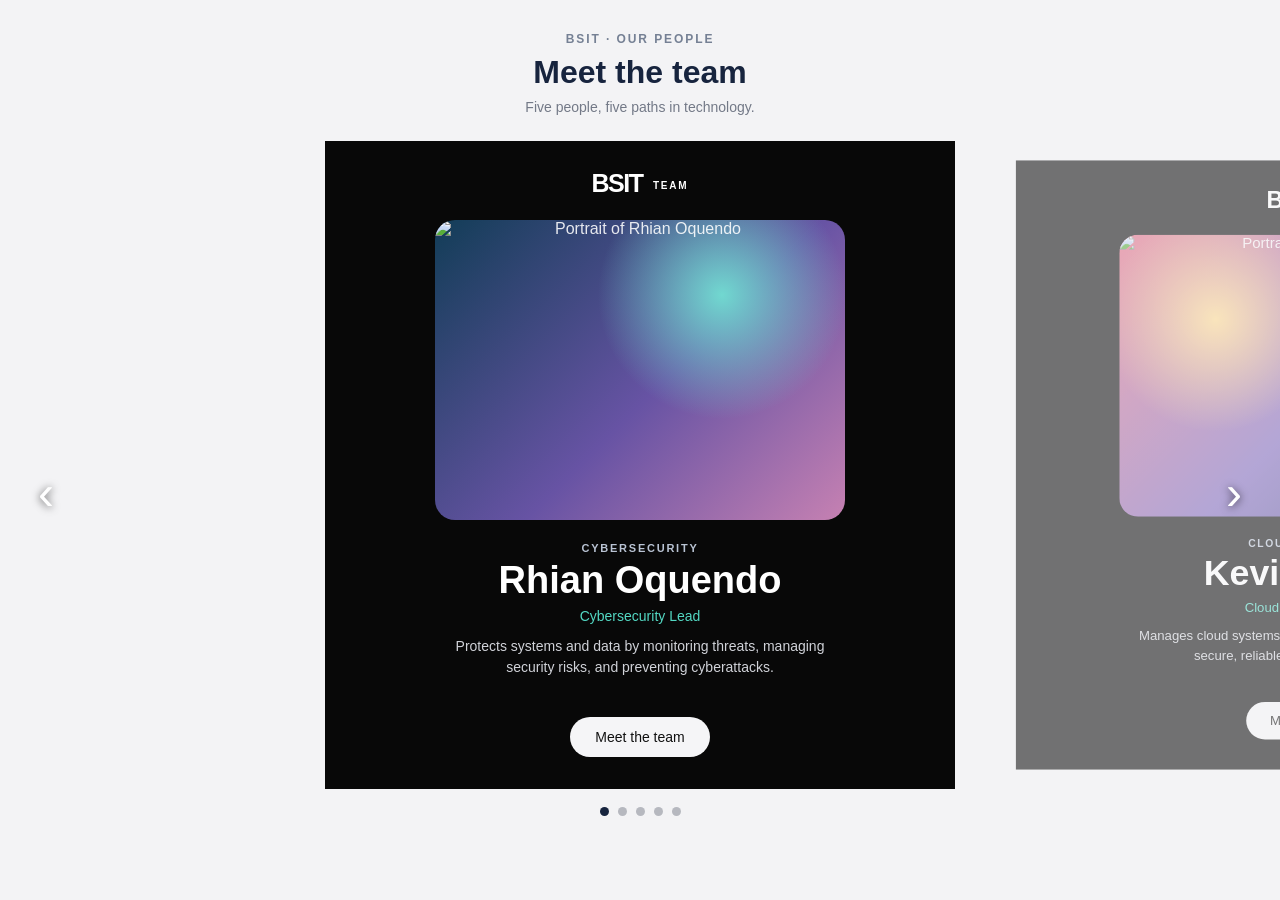
==== index.html @ d3838918 "Carousel" ====
<!doctype html>
<html lang="en">
  <head>
    <meta charset="utf-8">
    <meta name="viewport" content="width=device-width, initial-scale=1">
    <title>Meet the Team | BSIT</title>
    <link rel="stylesheet" href="style.css">
  </head>
  <body>
    <main class="team-page">
      <div class="team-heading">
        <p class="eyebrow">BSIT · OUR PEOPLE</p>
        <h1>Meet the team</h1>
        <p>Five people, five paths in technology.</p>
      </div>

      <section class="team-carousel" aria-label="Meet the team">
        <div class="carousel-window">
          <div class="carousel-track">
            <article class="team-card">
              <div class="card-brand">BSIT <span>TEAM</span></div>
              <div class="member-art art-security">
                <img src="assets/member1.png" alt="Portrait of Rhian Oquendo">
              </div>
              <p class="card-kicker">CYBERSECURITY</p>
              <h2>Rhian Oquendo</h2>
              <p class="member-role">Cybersecurity Lead</p>
              <p class="member-description">Protects systems and data by monitoring threats, managing security risks, and preventing cyberattacks.</p>
              <a class="card-button" href="#branches">Meet the team</a>
            </article>

            <article class="team-card">
              <div class="card-brand">BSIT <span>TEAM</span></div>
              <div class="member-art art-web">
                <img src="assets/member2.png" alt="Portrait of Kevin Sastre">
              </div>
              <p class="card-kicker">CLOUD COMPUTING</p>
              <h2>Kevin Sastre</h2>
              <p class="member-role">Cloud Computing Lead</p>
              <p class="member-description">Manages cloud systems, services, and resources to ensure secure, reliable, and efficient operations.</p>
              <a class="card-button" href="#branches">Meet the team</a>
            </article>

            <article class="team-card">
              <div class="card-brand">BSIT <span>TEAM</span></div>
              <div class="member-art art-data">
               <img src="assets/member3.png" alt="Portrait of Earl Christian Cuesta">
              </div>
              <p class="card-kicker">SOFTWARE DEVELOPMENT</p>
              <h2>Earl Christian Cuesta</h2>
              <p class="member-role">Software Development Lead</p>
              <p class="member-description">Leads the team in building, testing, and improving software applications to meet user and project requirements.</p>
              <a class="card-button" href="#branches">Meet the team</a>
            </article>

            <article class="team-card">
              <div class="card-brand">BSIT <span>TEAM</span></div>
              <div class="member-art art-network">
              <img src="assets/member4.png" alt="Portrait of Earl Christian Cuesta">
              </div>
              <p class="card-kicker">DATA SCIENCE AND AI</p>
              <h2>Gabriel Remon</h2>
              <p class="member-role">Data Science and AI Lead</p>
              <p class="member-description">Leads the team in analyzing data, building AI models, and using insights to solve problems and support better decisions.</p>
              <a class="card-button" href="#branches">Meet the team</a>
            </article>

            <article class="team-card">
              <div class="card-brand">BSIT <span>TEAM</span></div>
              <div class="member-art art-support">
              <img src="assets/member5.png" alt="Portrait of Lanz Andrew Fernandez">
              </div>
              <p class="card-kicker">NETWORK INFRASTRUCTURE</p>
              <h2>Lanz Andrew Fernandez</h2>
              <p class="member-role">Network Infrastructure Lead</p>
              <p class="member-description">Manages network systems, servers, and connectivity to ensure reliable, secure, and efficient communication.</p>
              <a class="card-button" href="#branches">Meet the team</a>
            </article>
          </div>
        </div>

        <button class="carousel-arrow previous" type="button" aria-label="Previous team member">&#8249;</button>
        <button class="carousel-arrow next" type="button" aria-label="Next team member">&#8250;</button>

        <div class="carousel-dots" aria-label="Choose a team member">
          <button class="dot active" type="button" aria-label="Show member 1" aria-current="true"></button>
          <button class="dot" type="button" aria-label="Show member 2"></button>
          <button class="dot" type="button" aria-label="Show member 3"></button>
          <button class="dot" type="button" aria-label="Show member 4"></button>
          <button class="dot" type="button" aria-label="Show member 5"></button>
        </div>
      </section>
    </main>

    <script>
      const track = document.querySelector(".carousel-track");
      const cards = [...document.querySelectorAll(".team-card")];
      const dots = [...document.querySelectorAll(".dot")];
      let activeIndex = 0;

      function showMember(index) {
        activeIndex = (index + cards.length) % cards.length;

        cards.forEach((card, cardIndex) => {
          card.classList.toggle("active", cardIndex === activeIndex);
        });

        dots.forEach((dot, dotIndex) => {
          const isActive = dotIndex === activeIndex;
          dot.classList.toggle("active", isActive);
          if (isActive) dot.setAttribute("aria-current", "true");
          else dot.removeAttribute("aria-current");
        });

        const cardWidth = cards[0].getBoundingClientRect().width;
        const gap = parseFloat(getComputedStyle(track).columnGap);
        const offset = activeIndex * (cardWidth + gap) + cardWidth / 2;
        track.style.transform = `translateX(calc(50vw - ${offset}px))`;
      }

      document.querySelector(".previous").addEventListener("click", () => showMember(activeIndex - 1));
      document.querySelector(".next").addEventListener("click", () => showMember(activeIndex + 1));
      dots.forEach((dot, index) => dot.addEventListener("click", () => showMember(index)));
      window.addEventListener("resize", () => showMember(activeIndex));

      showMember(0);
      setInterval(() => showMember(activeIndex + 1), 5000);
    </script>
  </body>
</html>
---- style.css ----
* {
  box-sizing: border-box;
}

body {
  min-width: 320px;
  min-height: 100vh;
  margin: 0;
  background: #f3f3f5;
  color: #fff;
  font-family: Arial, Helvetica, sans-serif;
}

.team-page {
  min-height: 100vh;
  padding: 32px 0 40px;
  overflow: hidden;
}

.team-heading {
  margin-bottom: 26px;
  color: #17243e;
  text-align: center;
}

.team-heading .eyebrow {
  margin: 0 0 8px;
  color: #758094;
  font-size: 12px;
  font-weight: bold;
  letter-spacing: 0.16em;
}

.team-heading h1 {
  margin: 0;
  font-size: 32px;
}

.team-heading > p:last-child {
  margin: 8px 0 0;
  color: #737987;
  font-size: 14px;
}

.team-carousel {
  position: relative;
}

.carousel-window {
  width: 100%;
  overflow: hidden;
}

.carousel-track {
  display: flex;
  width: max-content;
  gap: 42px;
  transition: transform 600ms ease;
}

.team-card {
  display: flex;
  width: min(52vw, 630px);
  min-width: 350px;
  height: min(72vh, 690px);
  min-height: 540px;
  flex-direction: column;
  align-items: center;
  padding: 28px 44px 32px;
  background: #080808;
  text-align: center;
  opacity: 0.55;
  transform: scale(0.94);
  transition: opacity 600ms ease, transform 600ms ease;
}

.team-card.active {
  opacity: 1;
  transform: scale(1);
}

.card-brand {
  margin-bottom: 22px;
  font-size: 25px;
  font-weight: bold;
  letter-spacing: -0.06em;
}

.card-brand span {
  margin-left: 5px;
  font-size: 10px;
  letter-spacing: 0.18em;
  vertical-align: middle;
}

.member-art {
  display: grid;
  width: min(100%, 410px);
  height: 34vh;
  min-height: 210px;
  max-height: 300px;
  flex: 0 0 auto;
  place-items: center;
  overflow: hidden;
  border-radius: 20px;
  color: rgba(255, 255, 255, 0.88);
}

.member-art span {
  font-size: clamp(74px, 12vw, 150px);
  font-weight: 700;
  letter-spacing: -0.08em;
  text-shadow: 0 8px 30px rgba(0, 0, 0, 0.18);
}

.member-art img {
  width: 100%;
  height: 100%;
  object-fit: contain;
  object-position: center;
}

.art-security {
  background: radial-gradient(circle at 70% 25%, #71d8d0, transparent 34%), linear-gradient(135deg, #123d57, #6753a4 55%, #c681b2);
}

.art-web {
  background: radial-gradient(circle at 25% 30%, #ffd98e, transparent 32%), linear-gradient(135deg, #e56c83, #8068bd 55%, #343c79);
}

.art-data {
  background: radial-gradient(circle at 70% 35%, #a7e5be, transparent 30%), linear-gradient(135deg, #235c58, #287b92 52%, #4e4c8c);
}

.art-network {
  background: radial-gradient(circle at 35% 25%, #ffdc91, transparent 30%), linear-gradient(135deg, #a4574e, #b57876 50%, #35496b);
}

.art-support {
  background: radial-gradient(circle at 72% 28%, #c6c6ff, transparent 32%), linear-gradient(135deg, #3b5c91, #5969a9 55%, #a56791);
}

.card-kicker {
  margin: 22px 0 5px;
  color: #b9c3d3;
  font-size: 11px;
  font-weight: bold;
  letter-spacing: 0.16em;
}

.team-card h2 {
  margin: 0;
  font-size: clamp(25px, 3vw, 38px);
}

.member-role {
  margin: 6px 0 0;
  color: #53d8c3;
  font-size: 14px;
}

.member-description {
  max-width: 390px;
  margin: 12px 0 18px;
  color: #d0d2d8;
  font-size: 14px;
  line-height: 1.5;
}

.card-button {
  display: inline-block;
  margin-top: auto;
  padding: 12px 25px;
  border-radius: 30px;
  background: #f5f5f7;
  color: #111;
  font-size: 14px;
  text-decoration: none;
  transition: background 180ms ease;
}

.card-button:hover {
  background: #d8fff7;
}

.carousel-arrow {
  position: absolute;
  z-index: 2;
  top: 48%;
  width: 48px;
  height: 56px;
  border: 0;
  background: transparent;
  color: #fff;
  cursor: pointer;
  font-size: 48px;
  font-weight: 300;
  line-height: 1;
  text-shadow: 0 1px 8px rgba(0, 0, 0, 0.7);
}

.carousel-arrow.previous {
  left: 22px;
}

.carousel-arrow.next {
  right: 22px;
}

.carousel-dots {
  display: flex;
  justify-content: center;
  gap: 9px;
  margin-top: 18px;
}

.dot {
  width: 9px;
  height: 9px;
  padding: 0;
  border: 0;
  border-radius: 50%;
  background: #b6b8bf;
  cursor: pointer;
}

.dot.active {
  background: #17243e;
}

button:focus-visible,
a:focus-visible {
  outline: 3px solid #51d9c5;
  outline-offset: 4px;
}

@media (max-width: 700px) {
  .team-page {
    padding-top: 28px;
  }

  .team-heading {
    margin-bottom: 22px;
  }

  .team-heading h1 {
    font-size: 28px;
  }

  .carousel-track {
    gap: 20px;
  }

  .team-card {
    width: 78vw;
    min-width: 0;
    height: 620px;
    min-height: 0;
    padding: 24px 24px 28px;
  }

  .member-art {
    height: 250px;
  }

  .carousel-arrow.previous {
    left: 4px;
  }

  .carousel-arrow.next {
    right: 4px;
  }
}

@media (max-width: 420px) {
  .team-card {
    width: 84vw;
    height: 590px;
    padding-right: 18px;
    padding-left: 18px;
  }

  .member-art {
    min-height: 190px;
    height: 220px;
  }

  .carousel-arrow {
    width: 36px;
  }
}

@media (prefers-reduced-motion: reduce) {
  *,
  *::before,
  *::after {
    scroll-behavior: auto !important;
    transition-duration: 0.01ms !important;
  }
}
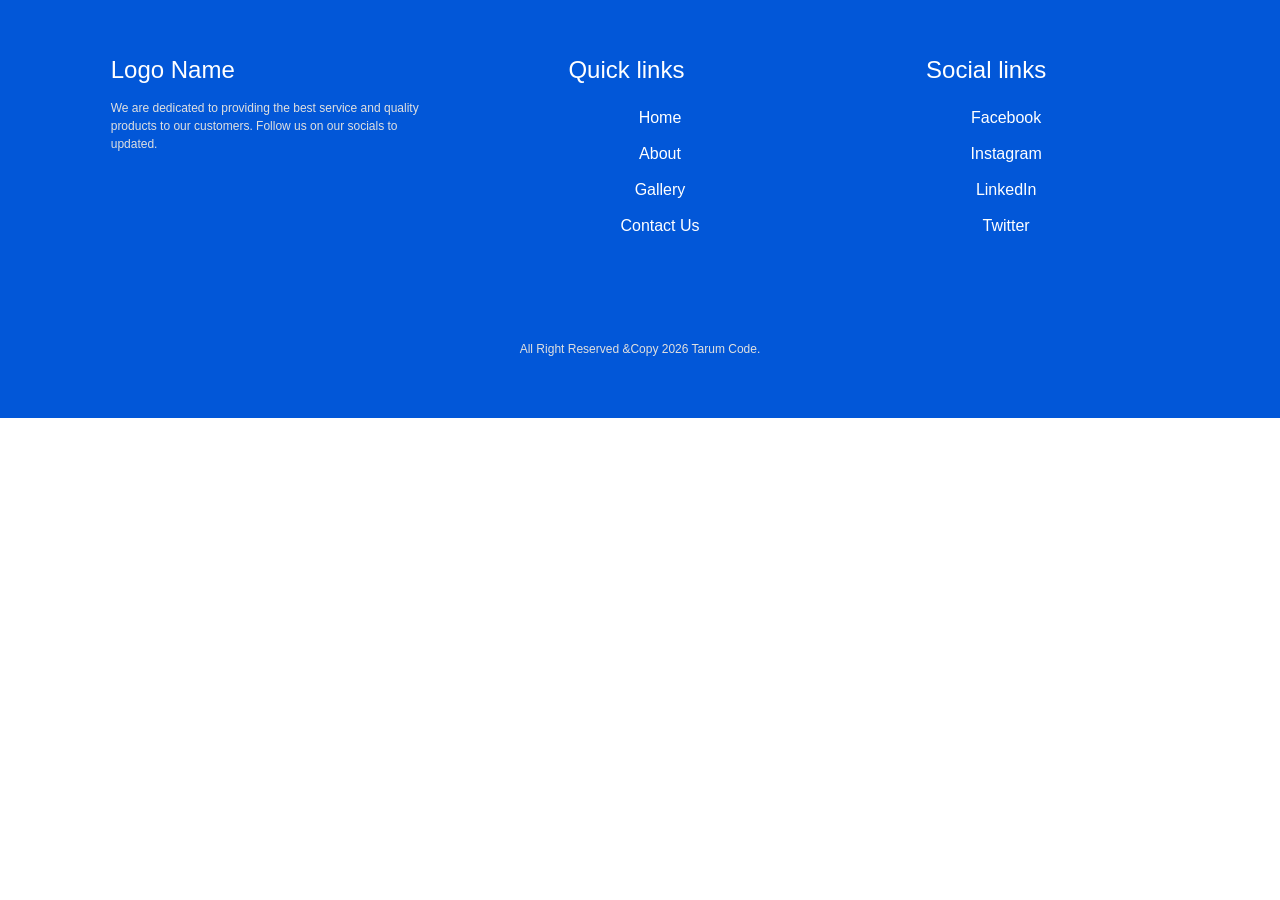
==== commit ba40e91a: "Add files via upload" ====
--- a/index.html
+++ b/index.html
@@ -1,130 +1,48 @@
-<!doctype html>
+<!DOCTYPE html>
 <html lang="en">
-  <head>
-    <meta charset="utf-8">
-    <meta name="viewport" content="width=device-width, initial-scale=1">
-    <title>Meet the Team | BSIT</title>
-    <link rel="stylesheet" href="style.css">
-  </head>
-  <body>
-    <main class="team-page">
-      <div class="team-heading">
-        <p class="eyebrow">BSIT · OUR PEOPLE</p>
-        <h1>Meet the team</h1>
-        <p>Five people, five paths in technology.</p>
-      </div>
+<head>
+    <meta charset="UFT-8">
+    <meta name="viewport" content="width=device-width,
+    initial-scale=1.0">
+    <link rel="stylesheet" href="./footer.css">
+    <title>Footer</title>
+</head> 
 
-      <section class="team-carousel" aria-label="Meet the team">
-        <div class="carousel-window">
-          <div class="carousel-track">
-            <article class="team-card">
-              <div class="card-brand">BSIT <span>TEAM</span></div>
-              <div class="member-art art-security">
-                <img src="assets/member1.png" alt="Portrait of Rhian Oquendo">
-              </div>
-              <p class="card-kicker">CYBERSECURITY</p>
-              <h2>Rhian Oquendo</h2>
-              <p class="member-role">Cybersecurity Lead</p>
-              <p class="member-description">Protects systems and data by monitoring threats, managing security risks, and preventing cyberattacks.</p>
-              <a class="card-button" href="#branches">Meet the team</a>
-            </article>
+<body>
+    <footer>
+        <div class="container"> 
+            <div class="box">
+                <h1>Logo Name</h1>
+                <div class="about">
+                    <p>We are dedicated to providing the best service and quality products to our customers.
+                    Follow us  on our socials to updated.</p>   
+                </div>
 
-            <article class="team-card">
-              <div class="card-brand">BSIT <span>TEAM</span></div>
-              <div class="member-art art-web">
-                <img src="assets/member2.png" alt="Portrait of Kevin Sastre">
-              </div>
-              <p class="card-kicker">CLOUD COMPUTING</p>
-              <h2>Kevin Sastre</h2>
-              <p class="member-role">Cloud Computing Lead</p>
-              <p class="member-description">Manages cloud systems, services, and resources to ensure secure, reliable, and efficient operations.</p>
-              <a class="card-button" href="#branches">Meet the team</a>
-            </article>
+            </div>
+            <div clas="box">
+                <h1>Quick links</h1>              
+                <ul class="q-link">
+                    <li>Home</li>
+                    <li>About</li>
+                    <li>Gallery</li>
+                    <li>Contact Us</li>
+                </ul>
+            </div> 
 
-            <article class="team-card">
-              <div class="card-brand">BSIT <span>TEAM</span></div>
-              <div class="member-art art-data">
-               <img src="assets/member3.png" alt="Portrait of Earl Christian Cuesta">
-              </div>
-              <p class="card-kicker">SOFTWARE DEVELOPMENT</p>
-              <h2>Earl Christian Cuesta</h2>
-              <p class="member-role">Software Development Lead</p>
-              <p class="member-description">Leads the team in building, testing, and improving software applications to meet user and project requirements.</p>
-              <a class="card-button" href="#branches">Meet the team</a>
-            </article>
-
-            <article class="team-card">
-              <div class="card-brand">BSIT <span>TEAM</span></div>
-              <div class="member-art art-network">
-              <img src="assets/member4.png" alt="Portrait of Earl Christian Cuesta">
-              </div>
-              <p class="card-kicker">DATA SCIENCE AND AI</p>
-              <h2>Gabriel Remon</h2>
-              <p class="member-role">Data Science and AI Lead</p>
-              <p class="member-description">Leads the team in analyzing data, building AI models, and using insights to solve problems and support better decisions.</p>
-              <a class="card-button" href="#branches">Meet the team</a>
-            </article>
-
-            <article class="team-card">
-              <div class="card-brand">BSIT <span>TEAM</span></div>
-              <div class="member-art art-support">
-              <img src="assets/member5.png" alt="Portrait of Lanz Andrew Fernandez">
-              </div>
-              <p class="card-kicker">NETWORK INFRASTRUCTURE</p>
-              <h2>Lanz Andrew Fernandez</h2>
-              <p class="member-role">Network Infrastructure Lead</p>
-              <p class="member-description">Manages network systems, servers, and connectivity to ensure reliable, secure, and efficient communication.</p>
-              <a class="card-button" href="#branches">Meet the team</a>
-            </article>
-          </div>
+            <div class="box">
+                <h1>Social links</h1>                
+                 <ul class="s-link">
+                    <li>Facebook</li>
+                    <li>Instagram</li>
+                    <li>LinkedIn</li>
+                    <li>Twitter</li>
+                 </ul>
+            </div>
         </div>
-
-        <button class="carousel-arrow previous" type="button" aria-label="Previous team member">&#8249;</button>
-        <button class="carousel-arrow next" type="button" aria-label="Next team member">&#8250;</button>
-
-        <div class="carousel-dots" aria-label="Choose a team member">
-          <button class="dot active" type="button" aria-label="Show member 1" aria-current="true"></button>
-          <button class="dot" type="button" aria-label="Show member 2"></button>
-          <button class="dot" type="button" aria-label="Show member 3"></button>
-          <button class="dot" type="button" aria-label="Show member 4"></button>
-          <button class="dot" type="button" aria-label="Show member 5"></button>
-        </div>
-      </section>
-    </main>
-
-    <script>
-      const track = document.querySelector(".carousel-track");
-      const cards = [...document.querySelectorAll(".team-card")];
-      const dots = [...document.querySelectorAll(".dot")];
-      let activeIndex = 0;
-
-      function showMember(index) {
-        activeIndex = (index + cards.length) % cards.length;
-
-        cards.forEach((card, cardIndex) => {
-          card.classList.toggle("active", cardIndex === activeIndex);
-        });
-
-        dots.forEach((dot, dotIndex) => {
-          const isActive = dotIndex === activeIndex;
-          dot.classList.toggle("active", isActive);
-          if (isActive) dot.setAttribute("aria-current", "true");
-          else dot.removeAttribute("aria-current");
-        });
-
-        const cardWidth = cards[0].getBoundingClientRect().width;
-        const gap = parseFloat(getComputedStyle(track).columnGap);
-        const offset = activeIndex * (cardWidth + gap) + cardWidth / 2;
-        track.style.transform = `translateX(calc(50vw - ${offset}px))`;
-      }
-
-      document.querySelector(".previous").addEventListener("click", () => showMember(activeIndex - 1));
-      document.querySelector(".next").addEventListener("click", () => showMember(activeIndex + 1));
-      dots.forEach((dot, index) => dot.addEventListener("click", () => showMember(index)));
-      window.addEventListener("resize", () => showMember(activeIndex));
-
-      showMember(0);
-      setInterval(() => showMember(activeIndex + 1), 5000);
-    </script>
-  </body>
+        <div class="copyright">
+            <p>All Right Reserved &Copy 2026 Tarum Code.</p>
+            </div>   
+    </footer>
+</body>   
 </html>
+    
--- a/footer.css
+++ b/footer.css
@@ -0,0 +1,76 @@
+body{
+    margin: 0;
+    padding: 0;
+    box-sizing: border-box;
+    font-family: Arial, sans-serif;
+}
+
+footer{
+    background: #0257d8;
+    color: white;
+    padding: 40px 20px 20px 20px;
+}
+
+.container{
+    display: flex;
+    justify-content: space-around;
+    max-width: 1100px;
+    margin: auto;
+    gap: 50px;
+
+
+}
+
+.box{
+    width: 33.3%;
+    height: auto;
+    float: left;
+}
+
+h1{
+
+    font-size: 24px;
+    font-weight: 500;
+    margin-bottom: 15px;
+}
+   
+.box:nth-child(2) h1, .box:nth-child(3) h1{
+    text-align: center;
+}
+
+.about{
+    font-size: 12px;
+    line-height: 1.5;
+    color: #e0e0e0;
+    max-width: 320px;
+}
+
+.copyright{
+    text-align: center;
+    padding: 30px 0px;
+    clear: both;
+}
+
+.quick , .social{
+    list-style: none;
+    text-align: center;
+    padding: 8px 12px;
+}
+
+.q-link li, .s-link li{
+    padding: 9px 12px;
+    text-align: center;
+    list-style-type: none;
+    cursor: pointer;
+}
+
+.q-link li:hover , .s-link li:hover{
+    color:#022645;
+}
+
+.copyright {
+    text-align: center;
+    margin-top: 40px;
+    font-size: 12px;
+    color: #e0e0e0;
+}
